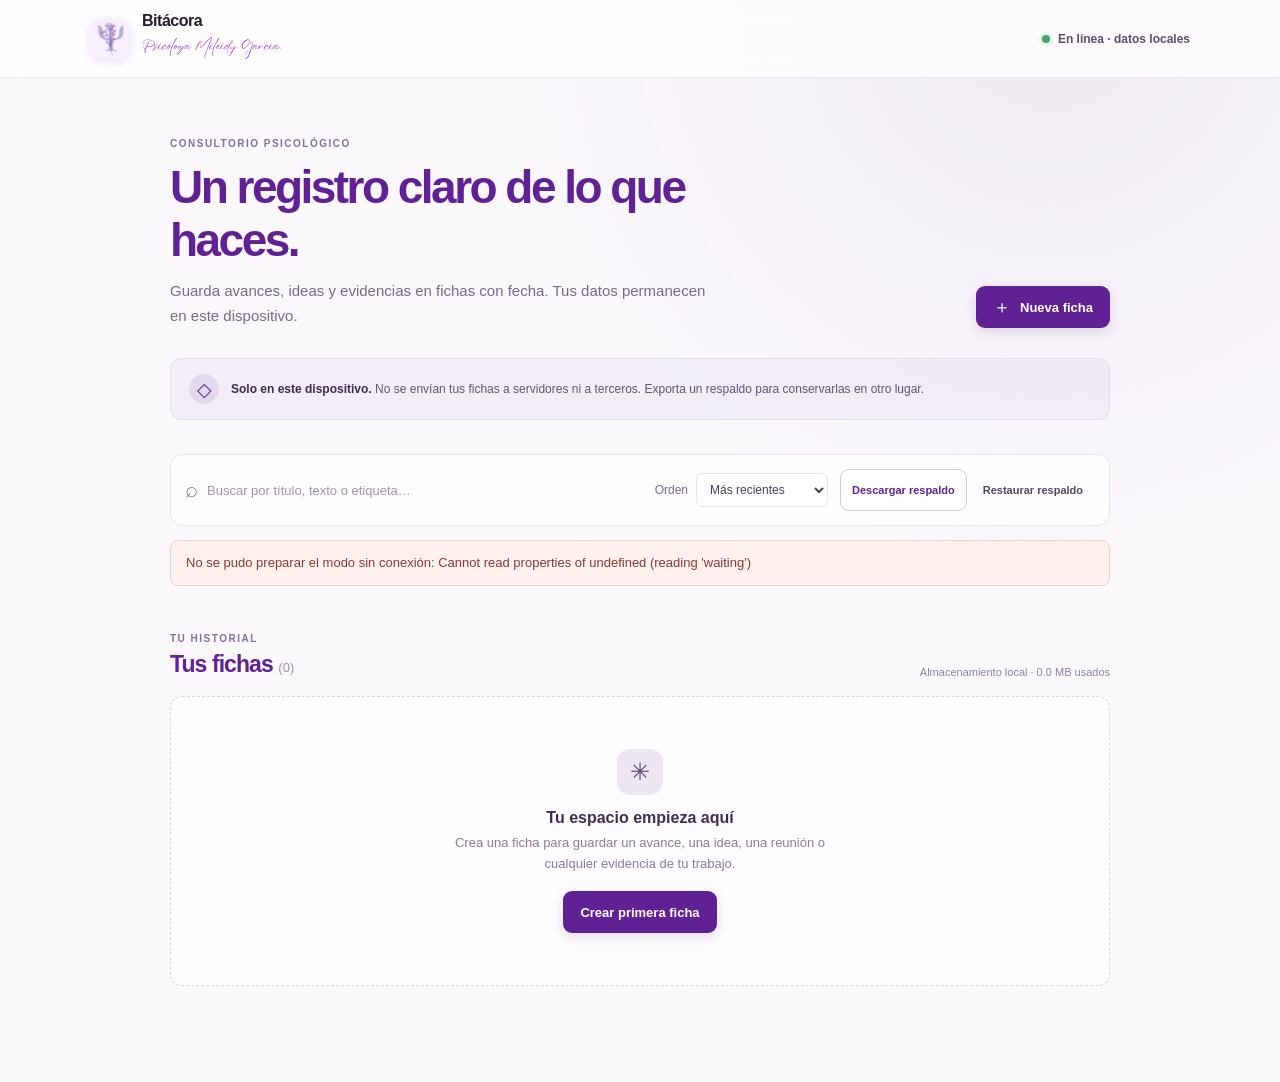
==== bitacora/index.html @ 99479aa8 "app" ====
<!doctype html>
<html lang="es">
<head>
    <meta charset="utf-8">
    <meta name="viewport" content="width=device-width, initial-scale=1, viewport-fit=cover">
    <meta name="theme-color" content="#7b2cbf">
    <meta name="description" content="Bitácora del Consultorio Psicológico: fichas de trabajo que permanecen en este dispositivo, también sin conexión.">
    <title>Bitácora — Consultorio Psicológico</title>
    <link rel="manifest" href="manifest.json">
    <link rel="icon" href="icons/favicon-32.png" type="image/png" sizes="32x32">
    <!-- iPhone / iPad (Safari): ícono e instalación en pantalla de inicio -->
    <link rel="apple-touch-icon" href="icons/apple-touch-icon.png">
    <meta name="apple-mobile-web-app-capable" content="yes">
    <meta name="mobile-web-app-capable" content="yes">
    <meta name="apple-mobile-web-app-title" content="Bitácora">
    <meta name="apple-mobile-web-app-status-bar-style" content="default">
    <meta name="format-detection" content="telephone=no">
    <link rel="stylesheet" href="css/app.css">
    <script src="js/database.js" defer></script>
    <script src="js/app.js" defer></script>
</head>
<body>
    <header class="topbar">
        <a class="brand" href="./" aria-label="Bitácora del consultorio, inicio">
            <img class="brand-mark" src="icons/icon-192.png" alt="" width="40" height="40">
            <span><strong>Bitácora</strong><img class="brand-logo" src="icons/logo.png" alt="Psicóloga Mileidy García" width="140" height="40"></span>
        </a>
        <div class="topbar-right">
            <span id="connection-status" class="connection"><span class="status-dot"></span><span>Comprobando conexión</span></span>
            <button id="install-button" class="button button-quiet" type="button" hidden>Instalar app</button>
        </div>
    </header>

    <main class="page">
        <section class="intro">
            <div>
                <p class="eyebrow">CONSULTORIO PSICOLÓGICO</p>
                <h1>Un registro claro de lo que haces.</h1>
                <p class="intro-copy">Guarda avances, ideas y evidencias en fichas con fecha. Tus datos permanecen en este dispositivo.</p>
            </div>
            <button id="new-entry-button" class="button button-primary" type="button"><span aria-hidden="true">＋</span> Nueva ficha</button>
        </section>

        <section class="privacy-note" aria-label="Privacidad y almacenamiento">
            <span class="privacy-icon" aria-hidden="true">◇</span>
            <p><strong>Solo en este dispositivo.</strong> No se envían tus fichas a servidores ni a terceros. Exporta un respaldo para conservarlas en otro lugar.</p>
        </section>

        <section class="tools" aria-label="Buscar y administrar fichas">
            <label class="search-box">
                <span aria-hidden="true">⌕</span>
                <span class="sr-only">Buscar fichas</span>
                <input id="search-input" type="search" placeholder="Buscar por título, texto o etiqueta…" autocomplete="off">
            </label>
            <label class="sort-control">
                <span>Orden</span>
                <select id="sort-select" aria-label="Ordenar fichas">
                    <option value="desc">Más recientes</option>
                    <option value="asc">Más antiguas</option>
                </select>
            </label>
            <div class="backup-actions">
                <button id="export-button" class="button button-secondary" type="button">Descargar respaldo</button>
                <button id="import-button" class="button button-quiet" type="button">Restaurar respaldo</button>
                <input id="import-file" class="sr-only" type="file" accept=".json,application/json">
            </div>
        </section>

        <div id="notice" class="notice" role="status" aria-live="polite" hidden></div>
        <section class="entries-section" aria-labelledby="entries-heading">
            <div class="section-heading">
                <div>
                    <p class="eyebrow">TU HISTORIAL</p>
                    <h2 id="entries-heading">Tus fichas <span id="entry-count" class="count"></span></h2>
                </div>
                <span id="storage-label" class="storage-label">Datos guardados localmente</span>
            </div>
            <div id="entries-list" class="entries-list" aria-live="polite"></div>
        </section>
    </main>

    <dialog id="entry-dialog" class="entry-dialog" aria-labelledby="dialog-title">
        <form id="entry-form">
            <div class="dialog-heading">
                <div>
                    <p class="eyebrow">FICHA DE TRABAJO</p>
                    <h2 id="dialog-title">Nueva ficha</h2>
                </div>
                <button id="close-dialog-button" class="icon-button" type="button" aria-label="Cerrar">×</button>
            </div>
            <input id="entry-id" type="hidden">
            <div class="form-grid">
                <label class="field field-wide">Título
                    <input id="entry-title" name="title" type="text" maxlength="120" placeholder="¿En qué estás trabajando?" required>
                </label>
                <label class="field">Fecha y hora
                    <input id="entry-date" name="occurredAt" type="datetime-local" required>
                </label>
                <label class="field">Tipo de ficha
                    <input id="entry-category" name="category" type="text" maxlength="40" list="category-options" placeholder="Ej. Avance, idea, reunión">
                    <datalist id="category-options">
                        <option value="Avance"></option><option value="Idea"></option><option value="Reunión"></option><option value="Pendiente"></option><option value="Nota"></option>
                    </datalist>
                </label>
                <label class="field field-wide">Detalle
                    <textarea id="entry-body" name="body" rows="5" maxlength="10000" placeholder="Anota lo importante, decisiones o próximos pasos…"></textarea>
                </label>
                <label class="field field-wide">Etiquetas <span class="field-hint">Separadas por coma</span>
                    <input id="entry-tags" name="tags" type="text" maxlength="300" placeholder="proyecto, seguimiento, idea">
                </label>
                <fieldset class="field field-wide related-field">
                    <legend>Relacionar con otras fichas <span class="field-hint">Opcional</span></legend>
                    <div id="related-options" class="related-options"><p class="field-hint">Aún no hay otras fichas para relacionar.</p></div>
                </fieldset>
                <div class="field field-wide">
                    <label for="entry-files">Fotografías y documentos</label>
                    <input id="entry-files" name="files" type="file" accept="image/*,.pdf,.txt,.doc,.docx,.xls,.xlsx,.csv" multiple>
                    <span class="field-hint">Los archivos se guardan en este dispositivo junto a la ficha.</span>
                    <div id="existing-attachments" class="existing-attachments"></div>
                </div>
            </div>
            <div class="dialog-actions">
                <button id="cancel-entry-button" class="button button-quiet" type="button">Cancelar</button>
                <button class="button button-primary" type="submit">Guardar ficha</button>
            </div>
        </form>
    </dialog>

    <dialog id="ios-install-dialog" class="entry-dialog ios-dialog" aria-labelledby="ios-install-title">
        <div class="ios-install">
            <div class="dialog-heading">
                <div>
                    <p class="eyebrow">IPHONE · SAFARI</p>
                    <h2 id="ios-install-title">Instala la Bitácora</h2>
                </div>
                <button id="close-ios-dialog" class="icon-button" type="button" aria-label="Cerrar">×</button>
            </div>
            <ol class="ios-steps">
                <li>Toca el botón <strong>Compartir</strong> <span class="ios-glyph" aria-hidden="true">⬆︎</span> en la barra de Safari.</li>
                <li>Desliza y elige <strong>Agregar a pantalla de inicio</strong>.</li>
                <li>Confirma con <strong>Agregar</strong>. La app abrirá a pantalla completa y funcionará sin conexión.</li>
            </ol>
            <p class="field-hint">Instalada, iOS conserva tus fichas aunque pases días sin abrirla. Aun así, descarga un respaldo de vez en cuando.</p>
            <div class="dialog-actions"><button id="ok-ios-dialog" class="button button-primary" type="button">Entendido</button></div>
        </div>
    </dialog>

    <div id="update-banner" class="update-banner" role="status" hidden>
        <p>Hay una actualización lista. Tus fichas se conservarán.</p>
        <button id="apply-update-button" class="button button-light" type="button">Actualizar ahora</button>
        <button id="dismiss-update-button" class="update-dismiss" type="button" aria-label="Más tarde">×</button>
    </div>
</body>
</html>
---- bitacora/css/app.css ----
:root {
    color-scheme: light;
    --ink: #25192f;
    --muted: #796a87;
    --brand: #5f2194;
    --paper: #fbf8fc;
    --line: #e6e1ea;
    --orange: #d58a48;
    font-family: "Segoe UI", Arial, sans-serif;
    background: var(--paper);
    color: var(--ink);
    font-synthesis: none;
    text-rendering: optimizeLegibility;
}

* { box-sizing: border-box; }
body {
    min-width: 320px;
    min-height: 100vh;
    margin: 0;
    background: radial-gradient(ellipse at 82% 0%, rgba(228, 220, 235, .52), transparent 34rem), var(--paper);
}
button, input, textarea, select { font: inherit; }
button { cursor: pointer; }
[hidden] { display: none !important; }
.topbar {
    height: 78px;
    padding: 0 max(6.5vw, calc((100vw - 1100px) / 2));
    display: flex;
    align-items: center;
    justify-content: space-between;
    border-bottom: 1px solid rgba(43, 12, 70, .08);
    background: rgba(255, 255, 255, .74);
    -webkit-backdrop-filter: blur(14px); backdrop-filter: blur(14px);
}
.brand { display: flex; align-items: center; gap: 12px; color: inherit; text-decoration: none; }
.brand-mark { width: 40px; height: 40px; flex: 0 0 auto; border-radius: 12px; box-shadow: 0 2px 8px rgba(95, 33, 148, .15); }
.brand-logo { display: block; width: 140px; height: auto; margin-top: -4px; }
.brand strong, .brand small { display: block; }
.brand strong { font-size: 16px; font-weight: 800; letter-spacing: -.03em; }
.brand small { margin-top: 2px; color: var(--muted); font-size: 11px; }
.topbar-right { display: flex; align-items: center; gap: 18px; }
.connection { display: flex; align-items: center; gap: 8px; color: #5d4c6b; font-size: 12px; font-weight: 600; }
.status-dot { width: 8px; height: 8px; border-radius: 50%; background: #49a36f; box-shadow: 0 0 0 3px #e7f2e9; }
.connection.is-offline .status-dot { background: var(--orange); box-shadow: 0 0 0 3px #f7ede3; }
.page { width: min(940px, calc(100% - 40px)); margin: 0 auto; padding: 60px 0 96px; }
.intro { display: flex; align-items: flex-end; justify-content: space-between; gap: 24px; }
.eyebrow { margin: 0 0 12px; color: #837193; font-size: 10px; font-weight: 700; letter-spacing: .15em; }
h1, h2, h3, p { margin-top: 0; }
h1 { max-width: 620px; margin-bottom: 12px; color: var(--brand); font-size: clamp(32px, 4vw, 46px); line-height: 1.15; font-weight: 800; letter-spacing: -.055em; }
.intro-copy { max-width: 540px; margin-bottom: 0; color: var(--muted); font-size: 15px; line-height: 1.65; }
.button { min-height: 42px; padding: 0 16px; border: 1px solid transparent; border-radius: 9px; font-size: 13px; font-weight: 700; transition: background .16s ease, transform .16s ease, border-color .16s ease; }
.button:hover { transform: translateY(-1px); }
.button-primary { flex: 0 0 auto; color: #fff; background: var(--brand); box-shadow: 0 4px 12px rgba(43, 12, 70, .12); }
.button-primary:hover { background: #7b2cbf; }
.button-primary span { padding-right: 5px; font-size: 18px; vertical-align: -1px; }
.button-secondary { color: var(--brand); border-color: #d2c7dc; background: #fff; }
.button-secondary:hover, .button-quiet:hover { border-color: #aa97bb; background: #f9f6fb; }
.button-quiet { color: #534461; border-color: transparent; background: transparent; }
.privacy-note { display: flex; align-items: center; gap: 12px; margin: 30px 0 34px; padding: 15px 18px; border: 1px solid #e5dcec; border-radius: 11px; background: rgba(239, 233, 244, .72); }
.privacy-icon { display: grid; width: 30px; height: 30px; flex: 0 0 auto; place-items: center; border-radius: 50%; color: var(--brand); background: #e3d9ec; font-size: 19px; }
.privacy-note p { margin: 0; color: #645472; font-size: 12px; line-height: 1.6; }
.privacy-note strong { color: #3e2c4d; }
.tools { display: flex; align-items: center; gap: 12px; padding: 14px; border: 1px solid #e9e4ed; border-radius: 12px; background: rgba(255, 255, 255, .77); }
.search-box { display: flex; flex: 1 1 280px; align-items: center; gap: 9px; min-width: 150px; color: #8d7e9a; }
.search-box > span:not(.sr-only) { font-size: 22px; line-height: 1; }
.search-box input { width: 100%; padding: 9px 0; border: 0; outline: 0; color: var(--ink); background: transparent; font-size: 13px; }
.search-box input::placeholder { color: #9f93a9; }
.sort-control { display: flex; align-items: center; gap: 8px; color: var(--muted); white-space: nowrap; font-size: 12px; }
.sort-control select { padding: 8px 26px 8px 9px; border: 1px solid var(--line); border-radius: 7px; color: #4c3d5a; background: #fff; font-size: 12px; }
.backup-actions { display: flex; align-items: center; gap: 4px; }
.backup-actions .button { padding: 0 11px; font-size: 11px; white-space: nowrap; }
.notice { margin-top: 14px; padding: 12px 15px; border: 1px solid #d0e4d3; border-radius: 8px; color: #315a3b; background: #edf7ee; font-size: 13px; line-height: 1.5; }
.notice-error { border-color: #edcfca; color: #853b31; background: #fff1ee; }
.entries-section { margin-top: 47px; }
.section-heading { display: flex; align-items: flex-end; justify-content: space-between; margin-bottom: 18px; }
.section-heading .eyebrow { margin-bottom: 7px; }
h2 { margin-bottom: 0; color: var(--brand); font-size: 23px; font-weight: 800; letter-spacing: -.04em; }
.count { color: #a093ac; font-size: 13px; font-weight: 500; letter-spacing: 0; }
.storage-label { color: #90829d; font-size: 11px; }
.entries-list { position: relative; }
.entry-card { display: grid; grid-template-columns: 152px minmax(0, 1fr); gap: 25px; padding: 22px 24px; border: 1px solid #e9e4ed; border-radius: 12px; background: rgba(255, 255, 255, .9); box-shadow: 0 4px 16px rgba(41, 25, 55, .025); }
.entry-card + .entry-card { margin-top: 10px; }
.entry-date { display: flex; align-items: flex-start; gap: 10px; padding-top: 5px; color: #81708f; font-size: 12px; line-height: 1.5; }
.date-marker { width: 8px; height: 8px; margin-top: 4px; flex: 0 0 auto; border: 2px solid #a78dbe; border-radius: 50%; background: #fff; }
.entry-card-main { min-width: 0; }
.entry-card-heading { display: flex; align-items: flex-start; justify-content: space-between; gap: 12px; }
.entry-meta { min-height: 18px; display: flex; align-items: center; gap: 8px; margin-bottom: 3px; }
.category { padding: 3px 8px; border-radius: 20px; color: #4d2a6c; background: #efe8f5; font-size: 10px; font-weight: 700; }
.edited-label { color: #a094aa; font-size: 10px; }
.entry-card h3 { margin-bottom: 7px; color: #31213f; font-size: 16px; line-height: 1.4; font-weight: 700; }
.entry-actions { display: flex; gap: 5px; opacity: .75; }
.entry-actions button { padding: 5px 7px; border: 0; border-radius: 5px; color: #796a87; background: transparent; font-size: 11px; }
.entry-actions button:hover { color: var(--brand); background: #f1edf4; }
.entry-actions button:last-child:hover { color: #a94336; background: #fff0ed; }
.entry-body { margin: 5px 0 12px; color: #71627e; font-size: 13px; line-height: 1.65; white-space: pre-wrap; overflow-wrap: anywhere; }
.tags, .attachment-list { display: flex; flex-wrap: wrap; gap: 7px; margin-top: 11px; }
.tag { padding: 4px 8px; border-radius: 5px; color: #786985; background: #f2eff4; font-size: 10px; }
.attachment-link { display: inline-flex; align-items: center; gap: 6px; max-width: 100%; padding: 6px 9px; border: 1px solid #e8e3ec; border-radius: 6px; color: #57406b; background: #fff; font-size: 11px; text-decoration: none; overflow-wrap: anywhere; }
.attachment-link:hover, .related-link:hover { border-color: #c9b7d8; color: var(--brand); background: #faf7fc; }
.related-list { display: flex; flex-wrap: wrap; align-items: center; gap: 7px; margin-top: 12px; color: #8e809b; font-size: 10px; }
.related-link { padding: 4px 8px; border: 1px solid #e6e1eb; border-radius: 5px; color: #634979; background: #fff; font-size: 10px; }
.empty-state { padding: 52px 25px; border: 1px dashed #dbd3e2; border-radius: 12px; text-align: center; background: rgba(255, 255, 255, .55); }
.empty-icon { display: inline-grid; width: 46px; height: 46px; place-items: center; margin-bottom: 14px; border-radius: 14px; color: #664a7f; background: #ece6f1; font-size: 24px; }
.empty-state h3 { margin-bottom: 6px; color: #412d52; font-size: 16px; font-weight: 700; }
.empty-state p { max-width: 390px; margin: 0 auto 17px; color: #8a7b97; font-size: 13px; line-height: 1.6; }
.entry-dialog { width: min(620px, calc(100% - 28px)); max-width: none; max-height: min(90vh, 850px); padding: 0; border: 0; border-radius: 15px; color: var(--ink); background: #fff; box-shadow: 0 24px 90px rgba(23, 6, 38, .25); }
.entry-dialog::backdrop { background: rgba(27, 13, 39, .46); -webkit-backdrop-filter: blur(3px); backdrop-filter: blur(3px); }
.entry-dialog form { padding: 28px; }
.dialog-heading { display: flex; align-items: flex-start; justify-content: space-between; margin-bottom: 23px; }
.dialog-heading .eyebrow { margin-bottom: 6px; }
.dialog-heading h2 { font-size: 22px; }
.icon-button { width: 32px; height: 32px; border: 0; border-radius: 50%; color: #7f708c; background: #f2f0f4; font-size: 22px; line-height: 1; }
.form-grid { display: grid; grid-template-columns: 1fr 1fr; gap: 16px 14px; }
.field { display: flex; flex-direction: column; gap: 7px; color: #5c4d69; font-size: 12px; font-weight: 700; }
.field-wide { grid-column: 1 / -1; }
.field input:not([type="checkbox"]), .field textarea { width: 100%; padding: 10px 11px; border: 1px solid #e2dde7; border-radius: 7px; outline: none; color: #3c2b4a; background: #fff; font-size: 13px; font-weight: 400; }
.field input:focus, .field textarea:focus { border-color: #9778b2; box-shadow: 0 0 0 3px rgba(114, 74, 149, .11); }
.field textarea { resize: vertical; line-height: 1.55; }
.field input[type="file"] { padding: 8px; background: #faf8fc; }
.field-hint { color: #94879f; font-size: 10px; font-weight: 400; }
.related-field { min-width: 0; margin: 0; padding: 0; border: 0; }
.related-field legend { margin-bottom: 8px; color: #5c4d69; font-size: 12px; font-weight: 700; }
.related-field legend .field-hint { margin-left: 5px; }
.related-options { display: grid; max-height: 130px; gap: 5px; overflow: auto; }
.related-option, .existing-file { display: flex; align-items: center; gap: 8px; min-width: 0; padding: 8px 9px; border: 1px solid #eeebf1; border-radius: 6px; color: #594769; background: #faf8fc; font-size: 11px; }
.related-option span, .existing-file span { flex: 1; overflow: hidden; text-overflow: ellipsis; white-space: nowrap; }
.related-option small, .existing-file small { color: #91859c; font-size: 10px; }
.existing-attachments { display: grid; gap: 5px; margin-top: 8px; }
.dialog-actions { display: flex; justify-content: flex-end; gap: 8px; margin-top: 25px; padding-top: 18px; border-top: 1px solid #eeebf1; }
.update-banner { position: fixed; right: 20px; bottom: 20px; z-index: 5; display: flex; align-items: center; gap: 14px; max-width: calc(100% - 40px); padding: 12px 14px 12px 17px; border-radius: 10px; color: #fff; background: #301944; box-shadow: 0 8px 30px rgba(31, 15, 45, .2); }
.update-banner p { margin: 0; font-size: 12px; }
.button-light { min-height: 34px; padding: 0 11px; color: #341d49; background: #fff; font-size: 11px; }
.update-dismiss { padding: 0 3px; border: 0; color: #dbd2e3; background: transparent; font-size: 20px; }
.sr-only { position: absolute; width: 1px; height: 1px; padding: 0; margin: -1px; overflow: hidden; clip: rect(0, 0, 0, 0); white-space: nowrap; border: 0; }

@media (max-width: 760px) {
    .topbar { height: 68px; padding: 0 20px; }
    .page { width: min(100% - 32px, 620px); padding-top: 40px; }
    .intro { align-items: flex-start; flex-direction: column; }
    .intro > .button { margin-top: 3px; }
    .tools { align-items: stretch; flex-wrap: wrap; }
    .search-box { flex-basis: calc(100% - 150px); }
    .sort-control { justify-content: flex-end; }
    .backup-actions { width: 100%; justify-content: flex-end; padding-top: 8px; border-top: 1px solid #eeebf1; }
    .entry-card { grid-template-columns: 1fr; gap: 10px; padding: 17px; }
    .entry-date { padding-top: 0; }
}
@media (max-width: 480px) {
    .topbar { padding: 0 14px; }
    .brand small { font-size: 10px; }
    .connection { font-size: 0; }
    .connection .status-dot { width: 9px; height: 9px; }
    .topbar-right { gap: 10px; }
    .page { width: calc(100% - 28px); padding-top: 34px; }
    h1 { font-size: 34px; }
    .section-heading { align-items: flex-start; flex-direction: column; gap: 8px; }
    .storage-label { align-self: flex-end; }
    .search-box { flex-basis: 100%; }
    .sort-control { flex: 1; justify-content: flex-start; }
    .backup-actions { justify-content: space-between; }
    .backup-actions .button { padding: 0 8px; font-size: 10px; }
    .entry-card-heading { flex-direction: column; }
    .entry-actions { margin-top: -3px; margin-bottom: 4px; }
    .entry-dialog form { padding: 21px 17px; }
    .form-grid { grid-template-columns: 1fr; }
    .field-wide { grid-column: auto; }
    .update-banner { right: 10px; bottom: 10px; gap: 8px; padding: 10px; }
    .update-banner p { max-width: 145px; line-height: 1.4; }
}
/* ---- Consultorio · iPhone / Safari ---- */
html { -webkit-text-size-adjust: 100%; }
body { -webkit-tap-highlight-color: rgba(123, 44, 191, .12); }
.topbar {
    position: sticky;
    top: 0;
    z-index: 4;
    height: auto;
    min-height: 78px;
    padding-top: env(safe-area-inset-top);
    padding-left: max(6.5vw, calc((100vw - 1100px) / 2), env(safe-area-inset-left));
    padding-right: max(6.5vw, calc((100vw - 1100px) / 2), env(safe-area-inset-right));
}
.page { padding-bottom: calc(96px + env(safe-area-inset-bottom)); }
.update-banner { bottom: calc(20px + env(safe-area-inset-bottom)); }
.ios-dialog { width: min(460px, calc(100% - 28px)); }
.ios-install { padding: 28px; }
.ios-steps { margin: 0 0 16px; padding-left: 20px; color: #4c3d5a; font-size: 14px; line-height: 1.7; }
.ios-steps li + li { margin-top: 6px; }
.ios-glyph { display: inline-grid; width: 22px; height: 22px; place-items: center; border-radius: 6px; color: #fff; background: #7b2cbf; font-size: 12px; }
@media (max-width: 760px) {
    .topbar { min-height: 68px; padding-left: max(20px, env(safe-area-inset-left)); padding-right: max(20px, env(safe-area-inset-right)); }
    /* iOS hace zoom automático en campos con texto menor a 16px */
    input, select, textarea, .search-box input, .field input:not([type="checkbox"]), .field textarea, .sort-control select { font-size: 16px; }
}
@media (max-width: 480px) {
    .topbar { padding-left: max(14px, env(safe-area-inset-left)); padding-right: max(14px, env(safe-area-inset-right)); }
    .brand-logo { width: 112px; }
    .update-banner { bottom: calc(10px + env(safe-area-inset-bottom)); }
    .ios-install { padding: 21px 17px; }
}
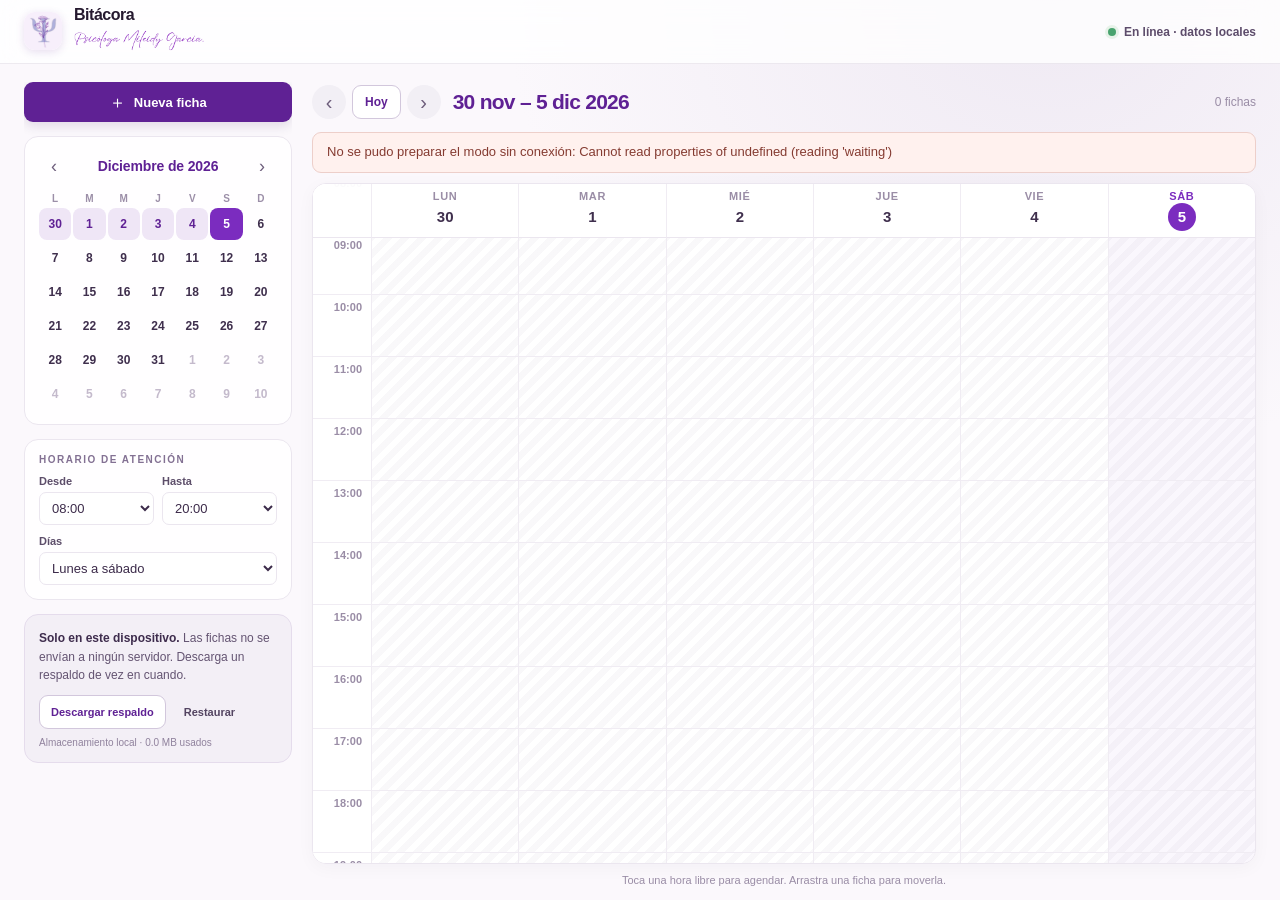
==== commit d471453f: "actual" ====
--- a/bitacora/index.html
+++ b/bitacora/index.html
@@ -3,8 +3,9 @@
 <head>
     <meta charset="utf-8">
     <meta name="viewport" content="width=device-width, initial-scale=1, viewport-fit=cover">
+    <meta name="robots" content="noindex, nofollow, noarchive, nosnippet, noimageindex">
     <meta name="theme-color" content="#7b2cbf">
-    <meta name="description" content="Bitácora del Consultorio Psicológico: fichas de trabajo que permanecen en este dispositivo, también sin conexión.">
+    <meta name="description" content="Agenda del Consultorio Psicológico: citas por hora que permanecen en este dispositivo, también sin conexión.">
     <title>Bitácora — Consultorio Psicológico</title>
     <link rel="manifest" href="manifest.json">
     <link rel="icon" href="icons/favicon-32.png" type="image/png" sizes="32x32">
@@ -31,95 +32,104 @@
         </div>
     </header>
 
-    <main class="page">
-        <section class="intro">
-            <div>
-                <p class="eyebrow">CONSULTORIO PSICOLÓGICO</p>
-                <h1>Un registro claro de lo que haces.</h1>
-                <p class="intro-copy">Guarda avances, ideas y evidencias en fichas con fecha. Tus datos permanecen en este dispositivo.</p>
+    <main class="app">
+        <div id="sidebar-backdrop" class="sidebar-backdrop" hidden></div>
+        <aside id="sidebar" class="sidebar" aria-label="Calendario y ajustes">
+            <div class="sidebar-top">
+                <button id="new-entry-button" class="button button-primary button-block" type="button"><span aria-hidden="true">＋</span> Nueva ficha</button>
+                <button id="close-sidebar-button" class="icon-button sidebar-close" type="button" aria-label="Cerrar calendario">×</button>
             </div>
-            <button id="new-entry-button" class="button button-primary" type="button"><span aria-hidden="true">＋</span> Nueva ficha</button>
-        </section>
 
-        <section class="privacy-note" aria-label="Privacidad y almacenamiento">
-            <span class="privacy-icon" aria-hidden="true">◇</span>
-            <p><strong>Solo en este dispositivo.</strong> No se envían tus fichas a servidores ni a terceros. Exporta un respaldo para conservarlas en otro lugar.</p>
-        </section>
+            <section class="panel mini-calendar" aria-labelledby="mini-title">
+                <div class="mini-head">
+                    <button id="mini-prev" class="icon-button" type="button" aria-label="Mes anterior">‹</button>
+                    <h2 id="mini-title" class="mini-title"></h2>
+                    <button id="mini-next" class="icon-button" type="button" aria-label="Mes siguiente">›</button>
+                </div>
+                <div class="mini-weekdays" aria-hidden="true"><span>L</span><span>M</span><span>M</span><span>J</span><span>V</span><span>S</span><span>D</span></div>
+                <div id="mini-grid" class="mini-grid"></div>
+            </section>
 
-        <section class="tools" aria-label="Buscar y administrar fichas">
-            <label class="search-box">
-                <span aria-hidden="true">⌕</span>
-                <span class="sr-only">Buscar fichas</span>
-                <input id="search-input" type="search" placeholder="Buscar por título, texto o etiqueta…" autocomplete="off">
-            </label>
-            <label class="sort-control">
-                <span>Orden</span>
-                <select id="sort-select" aria-label="Ordenar fichas">
-                    <option value="desc">Más recientes</option>
-                    <option value="asc">Más antiguas</option>
-                </select>
-            </label>
-            <div class="backup-actions">
-                <button id="export-button" class="button button-secondary" type="button">Descargar respaldo</button>
-                <button id="import-button" class="button button-quiet" type="button">Restaurar respaldo</button>
-                <input id="import-file" class="sr-only" type="file" accept=".json,application/json">
-            </div>
-        </section>
+            <section class="panel" aria-labelledby="settings-title">
+                <p id="settings-title" class="eyebrow">HORARIO DE ATENCIÓN</p>
+                <div class="settings-row">
+                    <label class="mini-field">Desde<select id="start-hour"></select></label>
+                    <label class="mini-field">Hasta<select id="end-hour"></select></label>
+                </div>
+                <label class="mini-field mini-field-wide">Días
+                    <select id="days-select">
+                        <option value="mon-fri">Lunes a viernes</option>
+                        <option value="mon-sat">Lunes a sábado</option>
+                        <option value="all">Toda la semana</option>
+                    </select>
+                </label>
+            </section>
 
-        <div id="notice" class="notice" role="status" aria-live="polite" hidden></div>
-        <section class="entries-section" aria-labelledby="entries-heading">
-            <div class="section-heading">
-                <div>
-                    <p class="eyebrow">TU HISTORIAL</p>
-                    <h2 id="entries-heading">Tus fichas <span id="entry-count" class="count"></span></h2>
+            <section class="panel panel-soft" aria-label="Privacidad y respaldo">
+                <p class="privacy-copy"><strong>Solo en este dispositivo.</strong> Las fichas no se envían a ningún servidor. Descarga un respaldo de vez en cuando.</p>
+                <div class="backup-actions">
+                    <button id="export-button" class="button button-secondary" type="button">Descargar respaldo</button>
+                    <button id="import-button" class="button button-quiet" type="button">Restaurar</button>
+                    <input id="import-file" class="sr-only" type="file" accept=".json,application/json">
                 </div>
                 <span id="storage-label" class="storage-label">Datos guardados localmente</span>
+            </section>
+        </aside>
+
+        <section class="planner" aria-labelledby="range-label">
+            <div class="planner-toolbar">
+                <button id="toggle-sidebar-button" class="icon-button toolbar-calendar" type="button" aria-label="Abrir calendario" aria-controls="sidebar" aria-expanded="false">▦</button>
+                <div class="nav-group">
+                    <button id="prev-button" class="icon-button" type="button" aria-label="Anterior">‹</button>
+                    <button id="today-button" class="button button-secondary button-small" type="button">Hoy</button>
+                    <button id="next-button" class="icon-button" type="button" aria-label="Siguiente">›</button>
+                </div>
+                <h1 id="range-label" class="range-label"></h1>
+                <span id="range-count" class="range-count"></span>
+                <button id="new-entry-mobile" class="button button-primary button-small toolbar-new" type="button" aria-label="Nueva ficha"><span aria-hidden="true">＋</span></button>
             </div>
-            <div id="entries-list" class="entries-list" aria-live="polite"></div>
+            <div id="notice" class="notice" role="status" aria-live="polite" hidden></div>
+            <div id="schedule-scroll" class="schedule-scroll">
+                <div id="schedule" class="schedule"></div>
+            </div>
+            <p id="drag-hint" class="drag-hint">Toca una hora libre para agendar. Arrastra una ficha para moverla.</p>
         </section>
     </main>
 
     <dialog id="entry-dialog" class="entry-dialog" aria-labelledby="dialog-title">
-        <form id="entry-form">
+        <form id="entry-form" novalidate>
             <div class="dialog-heading">
                 <div>
-                    <p class="eyebrow">FICHA DE TRABAJO</p>
+                    <p class="eyebrow">FICHA DE CITA</p>
                     <h2 id="dialog-title">Nueva ficha</h2>
                 </div>
                 <button id="close-dialog-button" class="icon-button" type="button" aria-label="Cerrar">×</button>
             </div>
             <input id="entry-id" type="hidden">
             <div class="form-grid">
-                <label class="field field-wide">Título
-                    <input id="entry-title" name="title" type="text" maxlength="120" placeholder="¿En qué estás trabajando?" required>
+                <label class="field field-wide">Nombre del paciente
+                    <input id="entry-patient" name="patient" type="text" maxlength="80" list="patient-options" autocomplete="off" placeholder="Ej. Ana López" required>
+                    <datalist id="patient-options"></datalist>
                 </label>
-                <label class="field">Fecha y hora
-                    <input id="entry-date" name="occurredAt" type="datetime-local" required>
+                <label class="field field-wide">Tipo de consulta
+                    <input id="entry-type" name="type" type="text" maxlength="50" list="type-options" autocomplete="off" placeholder="Ej. Primera vez, seguimiento…" required>
+                    <datalist id="type-options"></datalist>
                 </label>
-                <label class="field">Tipo de ficha
-                    <input id="entry-category" name="category" type="text" maxlength="40" list="category-options" placeholder="Ej. Avance, idea, reunión">
-                    <datalist id="category-options">
-                        <option value="Avance"></option><option value="Idea"></option><option value="Reunión"></option><option value="Pendiente"></option><option value="Nota"></option>
-                    </datalist>
+                <label class="field">Día
+                    <input id="entry-date" name="date" type="date" required>
                 </label>
-                <label class="field field-wide">Detalle
-                    <textarea id="entry-body" name="body" rows="5" maxlength="10000" placeholder="Anota lo importante, decisiones o próximos pasos…"></textarea>
+                <label class="field">Hora
+                    <select id="entry-hour" name="hour" required></select>
                 </label>
-                <label class="field field-wide">Etiquetas <span class="field-hint">Separadas por coma</span>
-                    <input id="entry-tags" name="tags" type="text" maxlength="300" placeholder="proyecto, seguimiento, idea">
-                </label>
-                <fieldset class="field field-wide related-field">
-                    <legend>Relacionar con otras fichas <span class="field-hint">Opcional</span></legend>
-                    <div id="related-options" class="related-options"><p class="field-hint">Aún no hay otras fichas para relacionar.</p></div>
+                <fieldset class="field field-wide color-field">
+                    <legend>Color de la ficha</legend>
+                    <div id="color-options" class="swatches"></div>
                 </fieldset>
-                <div class="field field-wide">
-                    <label for="entry-files">Fotografías y documentos</label>
-                    <input id="entry-files" name="files" type="file" accept="image/*,.pdf,.txt,.doc,.docx,.xls,.xlsx,.csv" multiple>
-                    <span class="field-hint">Los archivos se guardan en este dispositivo junto a la ficha.</span>
-                    <div id="existing-attachments" class="existing-attachments"></div>
-                </div>
             </div>
+            <p id="form-error" class="form-error" role="alert" hidden></p>
             <div class="dialog-actions">
+                <button id="delete-entry-button" class="button button-danger" type="button" hidden>Eliminar</button>
+                <span class="actions-spacer"></span>
                 <button id="cancel-entry-button" class="button button-quiet" type="button">Cancelar</button>
                 <button class="button button-primary" type="submit">Guardar ficha</button>
             </div>
--- a/bitacora/css/app.css
+++ b/bitacora/css/app.css
@@ -3,10 +3,15 @@
     --ink: #25192f;
     --muted: #796a87;
     --brand: #5f2194;
+    --accent: #7b2cbf;
     --paper: #fbf8fc;
-    --line: #e6e1ea;
+    --line: #ebe6ef;
+    --grid: #f0ecf3;
     --orange: #d58a48;
-    font-family: "Segoe UI", Arial, sans-serif;
+    --row: 62px;
+    --head: 54px;
+    --hours: 58px;
+    font-family: "Segoe UI", -apple-system, BlinkMacSystemFont, Arial, sans-serif;
     background: var(--paper);
     color: var(--ink);
     font-synthesis: none;
@@ -14,188 +19,272 @@
 }
 
 * { box-sizing: border-box; }
+html { -webkit-text-size-adjust: 100%; }
 body {
     min-width: 320px;
-    min-height: 100vh;
+    height: 100vh;
+    height: 100dvh;
     margin: 0;
+    display: flex;
+    flex-direction: column;
+    overflow: hidden;
     background: radial-gradient(ellipse at 82% 0%, rgba(228, 220, 235, .52), transparent 34rem), var(--paper);
+    -webkit-tap-highlight-color: rgba(123, 44, 191, .12);
 }
 button, input, textarea, select { font: inherit; }
 button { cursor: pointer; }
 [hidden] { display: none !important; }
+h1, h2, h3, p { margin-top: 0; }
+.sr-only { position: absolute; width: 1px; height: 1px; padding: 0; margin: -1px; overflow: hidden; clip: rect(0, 0, 0, 0); white-space: nowrap; border: 0; }
+.eyebrow { margin: 0 0 10px; color: #837193; font-size: 10px; font-weight: 700; letter-spacing: .15em; }
+
+/* ---------- Barra superior ---------- */
 .topbar {
-    height: 78px;
-    padding: 0 max(6.5vw, calc((100vw - 1100px) / 2));
+    flex: 0 0 auto;
+    z-index: 4;
+    min-height: 64px;
+    padding: env(safe-area-inset-top) max(24px, env(safe-area-inset-right)) 0 max(24px, env(safe-area-inset-left));
     display: flex;
     align-items: center;
     justify-content: space-between;
     border-bottom: 1px solid rgba(43, 12, 70, .08);
-    background: rgba(255, 255, 255, .74);
+    background: rgba(255, 255, 255, .78);
     -webkit-backdrop-filter: blur(14px); backdrop-filter: blur(14px);
 }
 .brand { display: flex; align-items: center; gap: 12px; color: inherit; text-decoration: none; }
-.brand-mark { width: 40px; height: 40px; flex: 0 0 auto; border-radius: 12px; box-shadow: 0 2px 8px rgba(95, 33, 148, .15); }
-.brand-logo { display: block; width: 140px; height: auto; margin-top: -4px; }
-.brand strong, .brand small { display: block; }
-.brand strong { font-size: 16px; font-weight: 800; letter-spacing: -.03em; }
-.brand small { margin-top: 2px; color: var(--muted); font-size: 11px; }
-.topbar-right { display: flex; align-items: center; gap: 18px; }
+.brand-mark { width: 38px; height: 38px; flex: 0 0 auto; border-radius: 11px; box-shadow: 0 2px 8px rgba(95, 33, 148, .15); }
+.brand-logo { display: block; width: 130px; height: auto; margin-top: -4px; }
+.brand strong { display: block; font-size: 16px; font-weight: 800; letter-spacing: -.03em; }
+.topbar-right { display: flex; align-items: center; gap: 16px; }
 .connection { display: flex; align-items: center; gap: 8px; color: #5d4c6b; font-size: 12px; font-weight: 600; }
 .status-dot { width: 8px; height: 8px; border-radius: 50%; background: #49a36f; box-shadow: 0 0 0 3px #e7f2e9; }
 .connection.is-offline .status-dot { background: var(--orange); box-shadow: 0 0 0 3px #f7ede3; }
-.page { width: min(940px, calc(100% - 40px)); margin: 0 auto; padding: 60px 0 96px; }
-.intro { display: flex; align-items: flex-end; justify-content: space-between; gap: 24px; }
-.eyebrow { margin: 0 0 12px; color: #837193; font-size: 10px; font-weight: 700; letter-spacing: .15em; }
-h1, h2, h3, p { margin-top: 0; }
-h1 { max-width: 620px; margin-bottom: 12px; color: var(--brand); font-size: clamp(32px, 4vw, 46px); line-height: 1.15; font-weight: 800; letter-spacing: -.055em; }
-.intro-copy { max-width: 540px; margin-bottom: 0; color: var(--muted); font-size: 15px; line-height: 1.65; }
-.button { min-height: 42px; padding: 0 16px; border: 1px solid transparent; border-radius: 9px; font-size: 13px; font-weight: 700; transition: background .16s ease, transform .16s ease, border-color .16s ease; }
-.button:hover { transform: translateY(-1px); }
-.button-primary { flex: 0 0 auto; color: #fff; background: var(--brand); box-shadow: 0 4px 12px rgba(43, 12, 70, .12); }
-.button-primary:hover { background: #7b2cbf; }
-.button-primary span { padding-right: 5px; font-size: 18px; vertical-align: -1px; }
+
+/* ---------- Botones ---------- */
+.button { min-height: 40px; padding: 0 15px; border: 1px solid transparent; border-radius: 9px; font-size: 13px; font-weight: 700; transition: background .16s ease, border-color .16s ease, transform .16s ease; }
+.button-primary { color: #fff; background: var(--brand); box-shadow: 0 4px 12px rgba(43, 12, 70, .12); }
+.button-primary:hover { background: var(--accent); }
+.button-primary span { padding-right: 4px; font-size: 17px; vertical-align: -1px; }
 .button-secondary { color: var(--brand); border-color: #d2c7dc; background: #fff; }
 .button-secondary:hover, .button-quiet:hover { border-color: #aa97bb; background: #f9f6fb; }
-.button-quiet { color: #534461; border-color: transparent; background: transparent; }
-.privacy-note { display: flex; align-items: center; gap: 12px; margin: 30px 0 34px; padding: 15px 18px; border: 1px solid #e5dcec; border-radius: 11px; background: rgba(239, 233, 244, .72); }
-.privacy-icon { display: grid; width: 30px; height: 30px; flex: 0 0 auto; place-items: center; border-radius: 50%; color: var(--brand); background: #e3d9ec; font-size: 19px; }
-.privacy-note p { margin: 0; color: #645472; font-size: 12px; line-height: 1.6; }
-.privacy-note strong { color: #3e2c4d; }
-.tools { display: flex; align-items: center; gap: 12px; padding: 14px; border: 1px solid #e9e4ed; border-radius: 12px; background: rgba(255, 255, 255, .77); }
-.search-box { display: flex; flex: 1 1 280px; align-items: center; gap: 9px; min-width: 150px; color: #8d7e9a; }
-.search-box > span:not(.sr-only) { font-size: 22px; line-height: 1; }
-.search-box input { width: 100%; padding: 9px 0; border: 0; outline: 0; color: var(--ink); background: transparent; font-size: 13px; }
-.search-box input::placeholder { color: #9f93a9; }
-.sort-control { display: flex; align-items: center; gap: 8px; color: var(--muted); white-space: nowrap; font-size: 12px; }
-.sort-control select { padding: 8px 26px 8px 9px; border: 1px solid var(--line); border-radius: 7px; color: #4c3d5a; background: #fff; font-size: 12px; }
-.backup-actions { display: flex; align-items: center; gap: 4px; }
-.backup-actions .button { padding: 0 11px; font-size: 11px; white-space: nowrap; }
-.notice { margin-top: 14px; padding: 12px 15px; border: 1px solid #d0e4d3; border-radius: 8px; color: #315a3b; background: #edf7ee; font-size: 13px; line-height: 1.5; }
+.button-quiet { color: #534461; background: transparent; }
+.button-danger { color: #a94336; border-color: #efd3ce; background: #fff; }
+.button-danger:hover { background: #fff0ed; }
+.button-small { min-height: 34px; padding: 0 12px; font-size: 12px; }
+.button-block { width: 100%; }
+.button-light { min-height: 34px; padding: 0 11px; color: #341d49; background: #fff; font-size: 11px; }
+.icon-button { display: inline-grid; flex: 0 0 auto; width: 34px; height: 34px; padding: 0; place-items: center; border: 0; border-radius: 50%; color: #6d5d7b; background: #f2eff5; font-size: 20px; line-height: 1; }
+.icon-button:hover { color: var(--brand); background: #ebe4f1; }
+:focus-visible { outline: 2px solid var(--accent); outline-offset: 2px; }
+
+/* ---------- Distribución ---------- */
+.app {
+    position: relative;
+    flex: 1 1 auto;
+    min-height: 0;
+    display: grid;
+    grid-template-columns: 268px minmax(0, 1fr);
+    gap: 20px;
+    padding: 18px max(24px, env(safe-area-inset-right)) max(14px, env(safe-area-inset-bottom)) max(24px, env(safe-area-inset-left));
+}
+.sidebar { min-height: 0; display: flex; flex-direction: column; gap: 14px; overflow-y: auto; padding-bottom: 6px; }
+.sidebar-top { display: flex; align-items: center; gap: 8px; }
+.sidebar-close, .sidebar-backdrop, .toolbar-calendar, .toolbar-new { display: none; }
+.panel { padding: 14px; border: 1px solid var(--line); border-radius: 14px; background: rgba(255, 255, 255, .9); }
+.panel-soft { background: rgba(239, 233, 244, .6); border-color: #e5dcec; }
+
+/* ---------- Mini calendario ---------- */
+.mini-head { display: flex; align-items: center; justify-content: space-between; margin-bottom: 8px; }
+.mini-head .icon-button { width: 30px; height: 30px; font-size: 18px; background: transparent; }
+.mini-title { margin: 0; color: var(--brand); font-size: 14px; font-weight: 800; letter-spacing: -.01em; }
+.mini-weekdays, .mini-grid { display: grid; grid-template-columns: repeat(7, 1fr); gap: 2px; }
+.mini-weekdays span { padding: 4px 0; color: #9c8fa8; font-size: 10px; font-weight: 700; text-align: center; }
+.mini-day { position: relative; height: 32px; padding: 0; border: 0; border-radius: 8px; color: #3f2f4d; background: transparent; font-size: 12px; font-weight: 600; }
+.mini-day:hover { background: #f3eef7; }
+.mini-day.is-other { color: #c4bacc; }
+.mini-day.is-visible { color: var(--brand); background: #efe6f6; }
+.mini-day.is-today { color: #fff; background: var(--accent); }
+.mini-day.has-items::after { content: ""; position: absolute; bottom: 4px; left: 50%; width: 4px; height: 4px; margin-left: -2px; border-radius: 50%; background: #d6487e; }
+.mini-day.is-today.has-items::after { background: #fff; }
+
+/* ---------- Ajustes ---------- */
+.settings-row { display: flex; gap: 8px; margin-bottom: 10px; }
+.mini-field { display: flex; flex: 1; flex-direction: column; gap: 5px; color: #5c4d69; font-size: 11px; font-weight: 700; }
+.mini-field select { width: 100%; padding: 7px 8px; border: 1px solid var(--line); border-radius: 7px; color: #3c2b4a; background: #fff; font-size: 13px; font-weight: 400; }
+.privacy-copy { margin-bottom: 10px; color: #645472; font-size: 12px; line-height: 1.55; }
+.privacy-copy strong { color: #3e2c4d; }
+.backup-actions { display: flex; flex-wrap: wrap; gap: 6px; margin-bottom: 8px; }
+.backup-actions .button { min-height: 34px; padding: 0 11px; font-size: 11px; }
+.storage-label { display: block; color: #90829d; font-size: 10px; }
+
+/* ---------- Agenda ---------- */
+.planner { min-width: 0; min-height: 0; display: flex; flex-direction: column; gap: 10px; }
+.planner-toolbar { display: flex; align-items: center; gap: 12px; min-height: 40px; }
+.nav-group { display: flex; align-items: center; gap: 6px; }
+.range-label { margin: 0; color: var(--brand); font-size: 21px; font-weight: 800; letter-spacing: -.035em; white-space: nowrap; overflow: hidden; text-overflow: ellipsis; }
+.range-count { margin-left: auto; color: #9a8da6; font-size: 12px; white-space: nowrap; }
+.notice { display: flex; flex-wrap: wrap; align-items: center; gap: 6px; padding: 10px 14px; border: 1px solid #d0e4d3; border-radius: 9px; color: #315a3b; background: #edf7ee; font-size: 13px; line-height: 1.45; }
 .notice-error { border-color: #edcfca; color: #853b31; background: #fff1ee; }
-.entries-section { margin-top: 47px; }
-.section-heading { display: flex; align-items: flex-end; justify-content: space-between; margin-bottom: 18px; }
-.section-heading .eyebrow { margin-bottom: 7px; }
-h2 { margin-bottom: 0; color: var(--brand); font-size: 23px; font-weight: 800; letter-spacing: -.04em; }
-.count { color: #a093ac; font-size: 13px; font-weight: 500; letter-spacing: 0; }
-.storage-label { color: #90829d; font-size: 11px; }
-.entries-list { position: relative; }
-.entry-card { display: grid; grid-template-columns: 152px minmax(0, 1fr); gap: 25px; padding: 22px 24px; border: 1px solid #e9e4ed; border-radius: 12px; background: rgba(255, 255, 255, .9); box-shadow: 0 4px 16px rgba(41, 25, 55, .025); }
-.entry-card + .entry-card { margin-top: 10px; }
-.entry-date { display: flex; align-items: flex-start; gap: 10px; padding-top: 5px; color: #81708f; font-size: 12px; line-height: 1.5; }
-.date-marker { width: 8px; height: 8px; margin-top: 4px; flex: 0 0 auto; border: 2px solid #a78dbe; border-radius: 50%; background: #fff; }
-.entry-card-main { min-width: 0; }
-.entry-card-heading { display: flex; align-items: flex-start; justify-content: space-between; gap: 12px; }
-.entry-meta { min-height: 18px; display: flex; align-items: center; gap: 8px; margin-bottom: 3px; }
-.category { padding: 3px 8px; border-radius: 20px; color: #4d2a6c; background: #efe8f5; font-size: 10px; font-weight: 700; }
-.edited-label { color: #a094aa; font-size: 10px; }
-.entry-card h3 { margin-bottom: 7px; color: #31213f; font-size: 16px; line-height: 1.4; font-weight: 700; }
-.entry-actions { display: flex; gap: 5px; opacity: .75; }
-.entry-actions button { padding: 5px 7px; border: 0; border-radius: 5px; color: #796a87; background: transparent; font-size: 11px; }
-.entry-actions button:hover { color: var(--brand); background: #f1edf4; }
-.entry-actions button:last-child:hover { color: #a94336; background: #fff0ed; }
-.entry-body { margin: 5px 0 12px; color: #71627e; font-size: 13px; line-height: 1.65; white-space: pre-wrap; overflow-wrap: anywhere; }
-.tags, .attachment-list { display: flex; flex-wrap: wrap; gap: 7px; margin-top: 11px; }
-.tag { padding: 4px 8px; border-radius: 5px; color: #786985; background: #f2eff4; font-size: 10px; }
-.attachment-link { display: inline-flex; align-items: center; gap: 6px; max-width: 100%; padding: 6px 9px; border: 1px solid #e8e3ec; border-radius: 6px; color: #57406b; background: #fff; font-size: 11px; text-decoration: none; overflow-wrap: anywhere; }
-.attachment-link:hover, .related-link:hover { border-color: #c9b7d8; color: var(--brand); background: #faf7fc; }
-.related-list { display: flex; flex-wrap: wrap; align-items: center; gap: 7px; margin-top: 12px; color: #8e809b; font-size: 10px; }
-.related-link { padding: 4px 8px; border: 1px solid #e6e1eb; border-radius: 5px; color: #634979; background: #fff; font-size: 10px; }
-.empty-state { padding: 52px 25px; border: 1px dashed #dbd3e2; border-radius: 12px; text-align: center; background: rgba(255, 255, 255, .55); }
-.empty-icon { display: inline-grid; width: 46px; height: 46px; place-items: center; margin-bottom: 14px; border-radius: 14px; color: #664a7f; background: #ece6f1; font-size: 24px; }
-.empty-state h3 { margin-bottom: 6px; color: #412d52; font-size: 16px; font-weight: 700; }
-.empty-state p { max-width: 390px; margin: 0 auto 17px; color: #8a7b97; font-size: 13px; line-height: 1.6; }
-.entry-dialog { width: min(620px, calc(100% - 28px)); max-width: none; max-height: min(90vh, 850px); padding: 0; border: 0; border-radius: 15px; color: var(--ink); background: #fff; box-shadow: 0 24px 90px rgba(23, 6, 38, .25); }
+.notice-action { margin-left: auto; padding: 4px 10px; border: 1px solid currentColor; border-radius: 6px; color: inherit; background: transparent; font-size: 12px; font-weight: 700; }
+
+.schedule-scroll {
+    position: relative;
+    flex: 1 1 auto;
+    min-height: 260px;
+    overflow: auto;
+    overscroll-behavior: contain;
+    -webkit-overflow-scrolling: touch;
+    border: 1px solid var(--line);
+    border-radius: 14px;
+    background: #fff;
+    box-shadow: 0 4px 18px rgba(41, 25, 55, .035);
+}
+.schedule {
+    display: grid;
+    grid-template-columns: var(--hours) repeat(var(--days, 7), minmax(104px, 1fr));
+    grid-template-rows: var(--head);
+    grid-auto-rows: var(--row);
+    min-width: max-content;
+    -webkit-user-select: none; user-select: none;
+}
+.corner, .day-head { position: sticky; top: 0; z-index: 4; background: rgba(255, 255, 255, .96); border-bottom: 1px solid var(--line); }
+.corner { left: 0; z-index: 5; }
+.day-head { display: flex; flex-direction: column; align-items: center; justify-content: center; gap: 1px; border-left: 1px solid var(--grid); }
+.day-head .dow { color: #9a8da6; font-size: 11px; font-weight: 700; text-transform: uppercase; letter-spacing: .06em; }
+.day-head .dom { display: grid; width: 28px; height: 28px; place-items: center; border-radius: 50%; color: #3f2f4d; font-size: 15px; font-weight: 800; }
+.day-head.is-today .dow { color: var(--accent); }
+.day-head.is-today .dom { color: #fff; background: var(--accent); }
+.hour-label { position: sticky; left: 0; z-index: 3; padding: 6px 9px 0 0; border-top: 1px solid var(--grid); background: #fff; color: #9a8da6; font-size: 11px; font-weight: 600; text-align: right; font-variant-numeric: tabular-nums; }
+.slot { position: relative; padding: 3px; border-top: 1px solid var(--grid); border-left: 1px solid var(--grid); transition: background .12s ease; }
+.slot.is-today { background: rgba(123, 44, 191, .035); }
+.slot.is-past .slot-add { background-image: repeating-linear-gradient(135deg, rgba(150, 135, 165, .06) 0 6px, transparent 6px 12px); }
+.slot.is-drop { background: rgba(123, 44, 191, .12); box-shadow: inset 0 0 0 2px var(--accent); }
+.slot.is-swap { background: rgba(213, 138, 72, .14); box-shadow: inset 0 0 0 2px var(--orange); }
+.slot-add { position: absolute; inset: 0; width: 100%; height: 100%; padding: 0; border: 0; color: transparent; background: transparent; font-size: 18px; }
+.slot-add:hover, .slot-add:focus-visible { color: #a58bc0; background-color: rgba(123, 44, 191, .05); }
+.slot-add:focus-visible { outline-offset: -3px; }
+.now-line { position: absolute; z-index: 2; left: 0; right: 0; height: 2px; margin-top: -1px; background: #d6487e; pointer-events: none; }
+.now-line::before { content: ""; position: absolute; left: -4px; top: -3px; width: 8px; height: 8px; border-radius: 50%; background: #d6487e; }
+
+/* ---------- Fichas ---------- */
+.ficha {
+    position: relative;
+    z-index: 1;
+    display: flex;
+    flex-direction: column;
+    justify-content: center;
+    gap: 1px;
+    width: 100%;
+    height: 100%;
+    padding: 4px 8px 4px 10px;
+    border: 0;
+    border-left: 4px solid var(--c);
+    border-radius: 8px;
+    color: var(--ink);
+    background: var(--tint);
+    text-align: left;
+    overflow: hidden;
+    cursor: grab;
+    touch-action: manipulation;
+    -webkit-user-select: none; user-select: none;
+    -webkit-touch-callout: none;
+    transition: transform .15s ease, opacity .15s ease, box-shadow .15s ease;
+}
+.ficha:hover { box-shadow: 0 3px 10px rgba(41, 25, 55, .1); }
+.ficha > span { display: block; max-width: 100%; overflow: hidden; text-overflow: ellipsis; white-space: nowrap; }
+.ficha-name { font-size: 13px; font-weight: 700; line-height: 1.25; }
+.ficha-type { color: #5d4c6b; font-size: 11px; line-height: 1.3; }
+.ficha-time { color: var(--c); font-size: 10px; font-weight: 700; line-height: 1.3; }
+.ficha.is-pressing { transform: scale(.96); }
+.ficha.is-dragging { opacity: .3; }
+.ficha-ghost { transition: none; position: fixed; z-index: 60; top: 0; left: 0; margin: 0; opacity: .96; pointer-events: none; box-shadow: 0 14px 34px rgba(41, 25, 55, .28); background: #fff; background-image: linear-gradient(var(--tint), var(--tint)); cursor: grabbing; }
+body.is-dragging, body.is-dragging * { cursor: grabbing !important; }
+.drag-hint { margin: 0; color: #9a8da6; font-size: 11px; text-align: center; }
+
+/* ---------- Diálogos ---------- */
+.entry-dialog { width: min(520px, calc(100% - 28px)); max-width: none; max-height: min(92vh, 760px); padding: 0; border: 0; border-radius: 16px; color: var(--ink); background: #fff; box-shadow: 0 24px 90px rgba(23, 6, 38, .25); }
 .entry-dialog::backdrop { background: rgba(27, 13, 39, .46); -webkit-backdrop-filter: blur(3px); backdrop-filter: blur(3px); }
-.entry-dialog form { padding: 28px; }
-.dialog-heading { display: flex; align-items: flex-start; justify-content: space-between; margin-bottom: 23px; }
+.entry-dialog form { padding: 26px; }
+.dialog-heading { display: flex; align-items: flex-start; justify-content: space-between; margin-bottom: 20px; }
 .dialog-heading .eyebrow { margin-bottom: 6px; }
-.dialog-heading h2 { font-size: 22px; }
-.icon-button { width: 32px; height: 32px; border: 0; border-radius: 50%; color: #7f708c; background: #f2f0f4; font-size: 22px; line-height: 1; }
-.form-grid { display: grid; grid-template-columns: 1fr 1fr; gap: 16px 14px; }
-.field { display: flex; flex-direction: column; gap: 7px; color: #5c4d69; font-size: 12px; font-weight: 700; }
+.dialog-heading h2 { margin: 0; color: var(--brand); font-size: 22px; font-weight: 800; letter-spacing: -.04em; }
+.form-grid { display: grid; grid-template-columns: 1fr 1fr; gap: 15px 12px; }
+.field { display: flex; flex-direction: column; gap: 7px; min-width: 0; margin: 0; padding: 0; border: 0; color: #5c4d69; font-size: 12px; font-weight: 700; }
 .field-wide { grid-column: 1 / -1; }
-.field input:not([type="checkbox"]), .field textarea { width: 100%; padding: 10px 11px; border: 1px solid #e2dde7; border-radius: 7px; outline: none; color: #3c2b4a; background: #fff; font-size: 13px; font-weight: 400; }
-.field input:focus, .field textarea:focus { border-color: #9778b2; box-shadow: 0 0 0 3px rgba(114, 74, 149, .11); }
-.field textarea { resize: vertical; line-height: 1.55; }
-.field input[type="file"] { padding: 8px; background: #faf8fc; }
-.field-hint { color: #94879f; font-size: 10px; font-weight: 400; }
-.related-field { min-width: 0; margin: 0; padding: 0; border: 0; }
-.related-field legend { margin-bottom: 8px; color: #5c4d69; font-size: 12px; font-weight: 700; }
-.related-field legend .field-hint { margin-left: 5px; }
-.related-options { display: grid; max-height: 130px; gap: 5px; overflow: auto; }
-.related-option, .existing-file { display: flex; align-items: center; gap: 8px; min-width: 0; padding: 8px 9px; border: 1px solid #eeebf1; border-radius: 6px; color: #594769; background: #faf8fc; font-size: 11px; }
-.related-option span, .existing-file span { flex: 1; overflow: hidden; text-overflow: ellipsis; white-space: nowrap; }
-.related-option small, .existing-file small { color: #91859c; font-size: 10px; }
-.existing-attachments { display: grid; gap: 5px; margin-top: 8px; }
-.dialog-actions { display: flex; justify-content: flex-end; gap: 8px; margin-top: 25px; padding-top: 18px; border-top: 1px solid #eeebf1; }
-.update-banner { position: fixed; right: 20px; bottom: 20px; z-index: 5; display: flex; align-items: center; gap: 14px; max-width: calc(100% - 40px); padding: 12px 14px 12px 17px; border-radius: 10px; color: #fff; background: #301944; box-shadow: 0 8px 30px rgba(31, 15, 45, .2); }
-.update-banner p { margin: 0; font-size: 12px; }
-.button-light { min-height: 34px; padding: 0 11px; color: #341d49; background: #fff; font-size: 11px; }
-.update-dismiss { padding: 0 3px; border: 0; color: #dbd2e3; background: transparent; font-size: 20px; }
-.sr-only { position: absolute; width: 1px; height: 1px; padding: 0; margin: -1px; overflow: hidden; clip: rect(0, 0, 0, 0); white-space: nowrap; border: 0; }
-
-@media (max-width: 760px) {
-    .topbar { height: 68px; padding: 0 20px; }
-    .page { width: min(100% - 32px, 620px); padding-top: 40px; }
-    .intro { align-items: flex-start; flex-direction: column; }
-    .intro > .button { margin-top: 3px; }
-    .tools { align-items: stretch; flex-wrap: wrap; }
-    .search-box { flex-basis: calc(100% - 150px); }
-    .sort-control { justify-content: flex-end; }
-    .backup-actions { width: 100%; justify-content: flex-end; padding-top: 8px; border-top: 1px solid #eeebf1; }
-    .entry-card { grid-template-columns: 1fr; gap: 10px; padding: 17px; }
-    .entry-date { padding-top: 0; }
-}
-@media (max-width: 480px) {
-    .topbar { padding: 0 14px; }
-    .brand small { font-size: 10px; }
-    .connection { font-size: 0; }
-    .connection .status-dot { width: 9px; height: 9px; }
-    .topbar-right { gap: 10px; }
-    .page { width: calc(100% - 28px); padding-top: 34px; }
-    h1 { font-size: 34px; }
-    .section-heading { align-items: flex-start; flex-direction: column; gap: 8px; }
-    .storage-label { align-self: flex-end; }
-    .search-box { flex-basis: 100%; }
-    .sort-control { flex: 1; justify-content: flex-start; }
-    .backup-actions { justify-content: space-between; }
-    .backup-actions .button { padding: 0 8px; font-size: 10px; }
-    .entry-card-heading { flex-direction: column; }
-    .entry-actions { margin-top: -3px; margin-bottom: 4px; }
-    .entry-dialog form { padding: 21px 17px; }
-    .form-grid { grid-template-columns: 1fr; }
-    .field-wide { grid-column: auto; }
-    .update-banner { right: 10px; bottom: 10px; gap: 8px; padding: 10px; }
-    .update-banner p { max-width: 145px; line-height: 1.4; }
-}
-/* ---- Consultorio · iPhone / Safari ---- */
-html { -webkit-text-size-adjust: 100%; }
-body { -webkit-tap-highlight-color: rgba(123, 44, 191, .12); }
-.topbar {
-    position: sticky;
-    top: 0;
-    z-index: 4;
-    height: auto;
-    min-height: 78px;
-    padding-top: env(safe-area-inset-top);
-    padding-left: max(6.5vw, calc((100vw - 1100px) / 2), env(safe-area-inset-left));
-    padding-right: max(6.5vw, calc((100vw - 1100px) / 2), env(safe-area-inset-right));
-}
-.page { padding-bottom: calc(96px + env(safe-area-inset-bottom)); }
-.update-banner { bottom: calc(20px + env(safe-area-inset-bottom)); }
+.field input, .field select { width: 100%; min-height: 42px; padding: 9px 11px; border: 1px solid #e2dde7; border-radius: 8px; outline: none; color: #3c2b4a; background: #fff; font-size: 14px; font-weight: 400; }
+.field input:focus, .field select:focus { border-color: #9778b2; box-shadow: 0 0 0 3px rgba(114, 74, 149, .11); }
+.color-field legend { margin-bottom: 8px; padding: 0; }
+.swatches { display: flex; flex-wrap: wrap; gap: 10px; }
+.swatch { position: relative; cursor: pointer; }
+.swatch input { position: absolute; opacity: 0; width: 1px; height: 1px; }
+.swatch-dot { display: block; width: 32px; height: 32px; border-radius: 50%; background: var(--c); box-shadow: inset 0 0 0 2px rgba(255, 255, 255, .5); transition: transform .12s ease, box-shadow .12s ease; }
+.swatch:hover .swatch-dot { transform: scale(1.08); }
+.swatch input:checked + .swatch-dot { box-shadow: 0 0 0 3px #fff, 0 0 0 5px var(--c); }
+.swatch input:focus-visible + .swatch-dot { outline: 2px solid var(--accent); outline-offset: 4px; }
+.field-hint { color: #94879f; font-size: 11px; font-weight: 400; }
+.form-error { margin: 14px 0 0; padding: 9px 12px; border-radius: 8px; color: #853b31; background: #fff1ee; font-size: 12px; line-height: 1.45; }
+.dialog-actions { display: flex; align-items: center; gap: 8px; margin-top: 22px; padding-top: 16px; border-top: 1px solid #eeebf1; }
+.actions-spacer { flex: 1; }
 .ios-dialog { width: min(460px, calc(100% - 28px)); }
-.ios-install { padding: 28px; }
+.ios-install { padding: 26px; }
 .ios-steps { margin: 0 0 16px; padding-left: 20px; color: #4c3d5a; font-size: 14px; line-height: 1.7; }
 .ios-steps li + li { margin-top: 6px; }
-.ios-glyph { display: inline-grid; width: 22px; height: 22px; place-items: center; border-radius: 6px; color: #fff; background: #7b2cbf; font-size: 12px; }
-@media (max-width: 760px) {
-    .topbar { min-height: 68px; padding-left: max(20px, env(safe-area-inset-left)); padding-right: max(20px, env(safe-area-inset-right)); }
+.ios-glyph { display: inline-grid; width: 22px; height: 22px; place-items: center; border-radius: 6px; color: #fff; background: var(--accent); font-size: 12px; }
+
+.update-banner { position: fixed; right: 20px; bottom: calc(20px + env(safe-area-inset-bottom)); z-index: 30; display: flex; align-items: center; gap: 14px; max-width: calc(100% - 40px); padding: 12px 14px 12px 17px; border-radius: 10px; color: #fff; background: #301944; box-shadow: 0 8px 30px rgba(31, 15, 45, .2); }
+.update-banner p { margin: 0; font-size: 12px; }
+.update-dismiss { padding: 0 3px; border: 0; color: #dbd2e3; background: transparent; font-size: 20px; }
+
+/* ---------- Tableta ---------- */
+@media (max-width: 1000px) {
+    .app { grid-template-columns: 236px minmax(0, 1fr); gap: 14px; }
+    .schedule { grid-template-columns: var(--hours) repeat(var(--days, 7), minmax(92px, 1fr)); }
+}
+
+/* ---------- Celular ---------- */
+@media (max-width: 700px) {
+    :root { --row: 64px; --head: 50px; --hours: 44px; }
+    .topbar { min-height: 58px; padding-left: max(14px, env(safe-area-inset-left)); padding-right: max(14px, env(safe-area-inset-right)); }
+    .brand-mark { width: 34px; height: 34px; }
+    .brand-logo { width: 108px; }
+    .connection { font-size: 0; gap: 0; }
+    .topbar-right { gap: 10px; }
+    .app { display: flex; flex-direction: column; padding: 10px max(10px, env(safe-area-inset-right)) max(8px, env(safe-area-inset-bottom)) max(10px, env(safe-area-inset-left)); }
+    .planner { flex: 1 1 auto; gap: 8px; }
+    .planner-toolbar { gap: 8px; }
+    .toolbar-calendar { display: inline-grid; font-size: 17px; }
+    .toolbar-new { display: inline-flex; align-items: center; justify-content: center; width: 38px; padding: 0; margin-left: auto; }
+    .toolbar-new span { padding: 0; font-size: 20px; }
+    .range-label { flex: 1; min-width: 0; font-size: 17px; }
+    .range-count { display: none; }
+    .nav-group { gap: 4px; }
+    .nav-group .button-small { padding: 0 10px; }
+    .schedule { grid-template-columns: var(--hours) repeat(var(--days, 3), minmax(0, 1fr)); min-width: 0; }
+    .hour-label { padding-right: 6px; font-size: 10px; }
+    .ficha { padding: 4px 6px 4px 7px; border-left-width: 3px; }
+    .ficha-name { font-size: 12px; }
+    .drag-hint { font-size: 10px; }
+    .sidebar {
+        position: fixed;
+        z-index: 40;
+        top: 0;
+        bottom: 0;
+        left: 0;
+        width: min(320px, 88vw);
+        padding: calc(14px + env(safe-area-inset-top)) 14px calc(14px + env(safe-area-inset-bottom)) max(14px, env(safe-area-inset-left));
+        background: var(--paper);
+        box-shadow: 10px 0 40px rgba(27, 13, 39, .18);
+        transform: translateX(-105%);
+        transition: transform .22s ease;
+    }
+    .sidebar.is-open { transform: none; }
+    .sidebar-close { display: inline-grid; }
+    .sidebar-backdrop { display: block; position: fixed; z-index: 39; inset: 0; background: rgba(27, 13, 39, .4); }
     /* iOS hace zoom automático en campos con texto menor a 16px */
-    input, select, textarea, .search-box input, .field input:not([type="checkbox"]), .field textarea, .sort-control select { font-size: 16px; }
-}
-@media (max-width: 480px) {
-    .topbar { padding-left: max(14px, env(safe-area-inset-left)); padding-right: max(14px, env(safe-area-inset-right)); }
-    .brand-logo { width: 112px; }
-    .update-banner { bottom: calc(10px + env(safe-area-inset-bottom)); }
-    .ios-install { padding: 21px 17px; }
-}
+    input, select, textarea, .field input, .field select, .mini-field select { font-size: 16px; }
+    .entry-dialog form, .ios-install { padding: 20px 16px; }
+    .form-grid { gap: 13px 10px; }
+    .dialog-actions { flex-wrap: wrap; }
+    .update-banner { right: 10px; bottom: calc(10px + env(safe-area-inset-bottom)); gap: 8px; padding: 10px; }
+    .update-banner p { max-width: 150px; line-height: 1.4; }
+}
